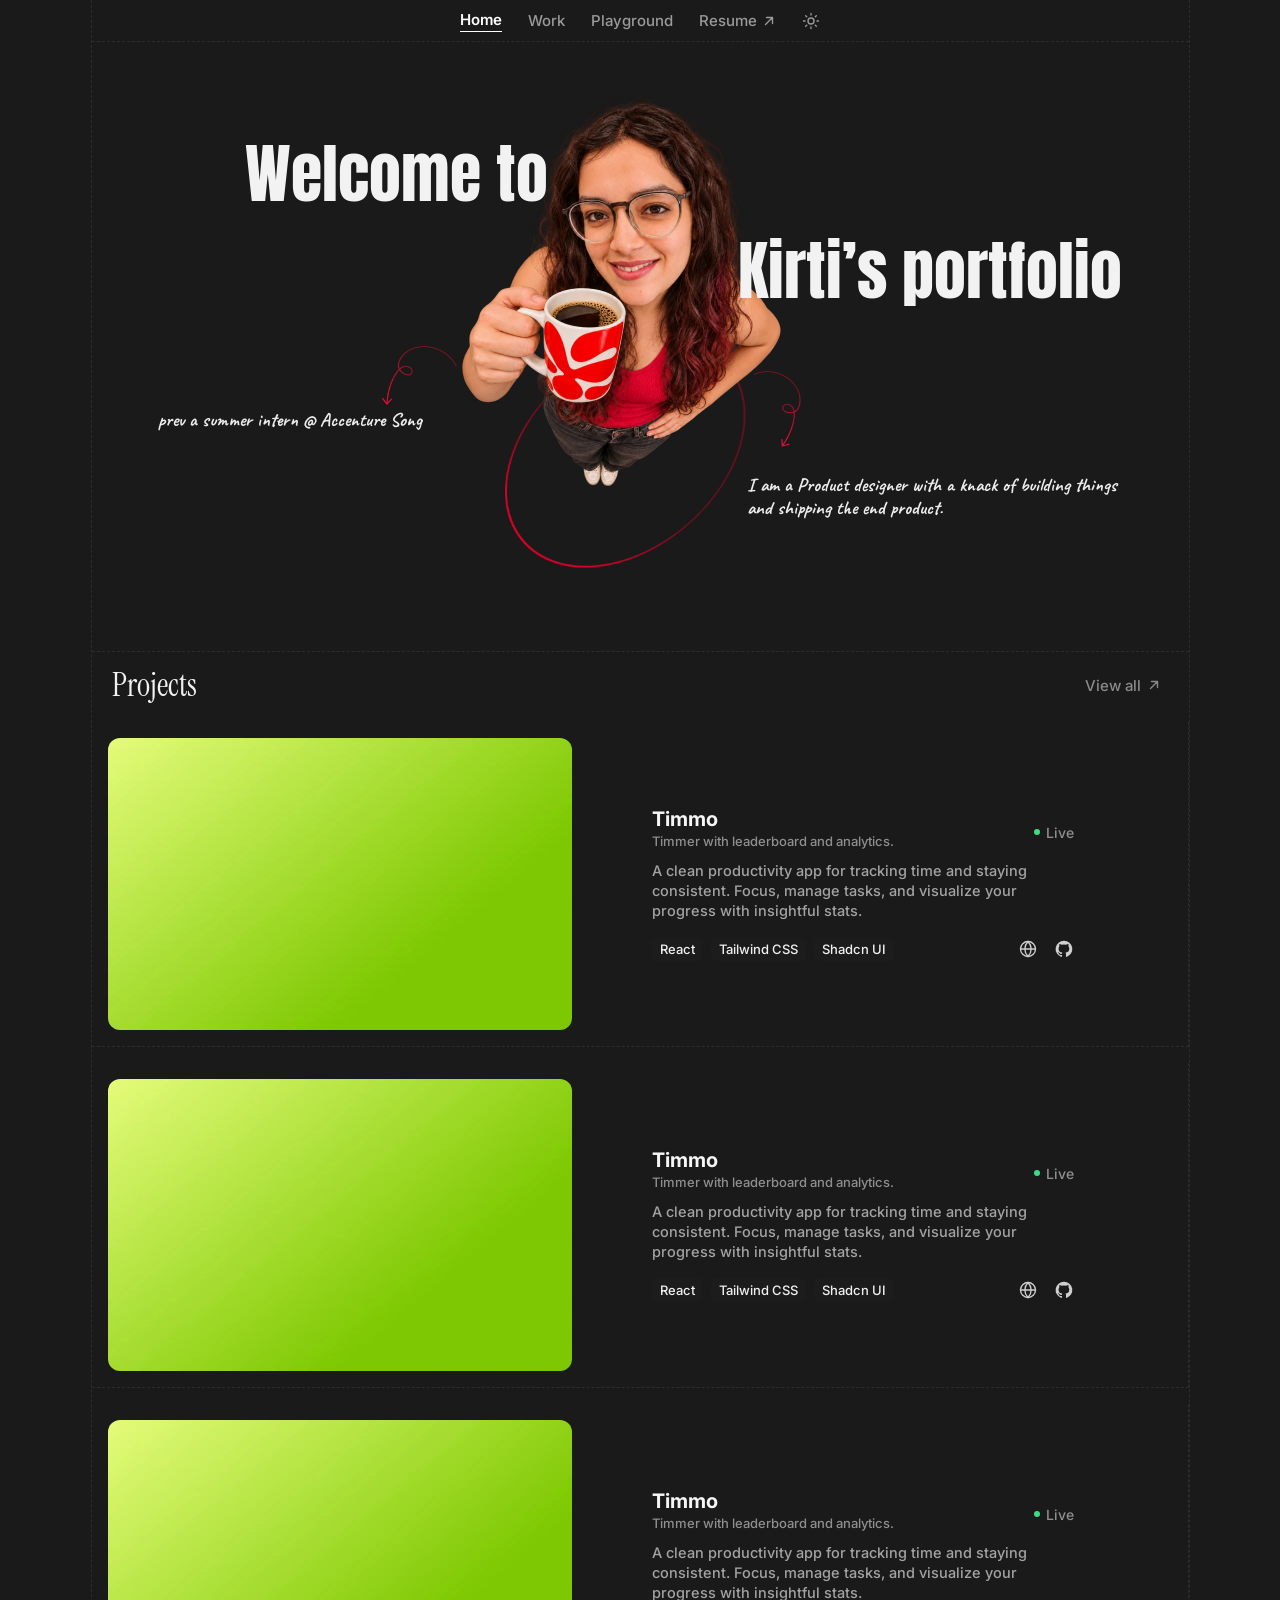
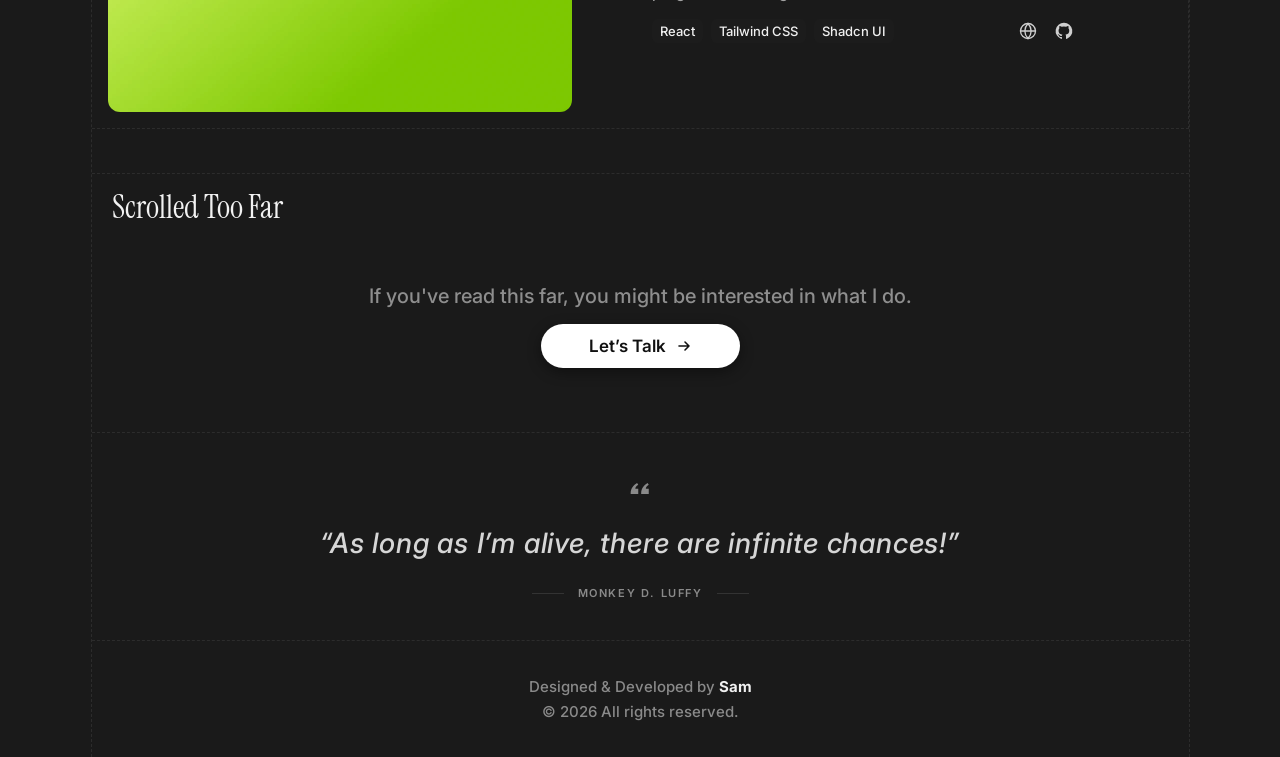
==== index.html @ 809e00fb "Add portfolio home page from Figma design Co-Authored-By: Claude Sonnet 5.5 <noreply@anthropic.com> " ====
<!DOCTYPE html>
<html lang="en">
<head>
  <meta charset="UTF-8" />
  <meta name="viewport" content="width=device-width, initial-scale=1" />
  <title>Kirti's Portfolio</title>
  <link rel="preconnect" href="https://fonts.googleapis.com" />
  <link rel="preconnect" href="https://fonts.gstatic.com" crossorigin />
  <link href="https://fonts.googleapis.com/css2?family=Inter:ital,wght@0,500;0,600;0,700;1,500&family=Instrument+Serif&family=Caveat:wght@700&family=Anton&display=swap" rel="stylesheet" />
  <link rel="stylesheet" href="styles.css" />
</head>
<body>
  <div class="column">
    <nav class="nav">
      <div class="nav-links">
        <a href="#" class="active">Home</a>
        <a href="#projects">Work</a>
        <a href="#">Playground</a>
        <a href="#" class="more">Resume
          <svg width="14" height="14" viewBox="0 0 14 14" fill="none" stroke="currentColor" stroke-width="1.4" stroke-linecap="round" stroke-linejoin="round"><path d="M3.5 10.5l7-7M4.5 3.5h6v6"/></svg>
        </a>
        <button class="theme" aria-label="Toggle theme">
          <svg width="18" height="18" viewBox="0 0 24 24" fill="none" stroke="currentColor" stroke-width="1.8" stroke-linecap="round"><circle cx="12" cy="12" r="4"/><path d="M12 2v2M12 20v2M2 12h2M20 12h2M4.9 4.9l1.4 1.4M17.7 17.7l1.4 1.4M4.9 19.1l1.4-1.4M17.7 6.3l1.4-1.4"/></svg>
        </button>
      </div>
    </nav>

    <header class="hero">
      <img class="ellipse" src="assets/ellipse.png" alt="" />
      <img class="photo" src="assets/kirti.webp" alt="Kirti holding a coffee mug" />
      <h1 class="welcome">Welcome to</h1>
      <h1 class="name">Kirti’s portfolio</h1>
      <p class="hand note-left">prev a summer intern @ Accenture Song</p>
      <p class="hand note-right">I am a Product designer with a knack of building things and shipping the end product.</p>
      <img class="arrow arrow-left" src="assets/arrow-left.png" alt="" />
      <img class="arrow arrow-right" src="assets/arrow-right.png" alt="" />
    </header>

    <section class="projects" id="projects">
      <div class="section-head">
        <h2>Projects</h2>
        <a href="#" class="view-all">View all
          <svg width="14" height="14" viewBox="0 0 14 14" fill="none" stroke="currentColor" stroke-width="1.4" stroke-linecap="round" stroke-linejoin="round"><path d="M3.5 10.5l7-7M4.5 3.5h6v6"/></svg>
        </a>
      </div>
      <div id="project-list"></div>
    </section>

    <section class="cta">
      <h2>Scrolled Too Far</h2>
      <div class="cta-body">
        <p>If you've read this far, you might be interested in what I do.</p>
        <a href="#" class="btn">Let’s Talk
          <svg width="16" height="16" viewBox="0 0 16 16" fill="none" stroke="currentColor" stroke-width="1.6" stroke-linecap="round" stroke-linejoin="round"><path d="M3 8h10M9 4l4 4-4 4"/></svg>
        </a>
      </div>
    </section>

    <section class="quote">
      <svg width="28" height="28" viewBox="0 0 24 24" fill="#8a8a8a"><path d="M4 17.5c0-3.8 1.9-7 5.5-9l1 1.5C8.700 11.100 8 12.300 8 13.500H10.500V18H4v-.5zm9 0c0-3.800 1.900-7 5.500-9l1 1.500C17.700 11.100 17 12.300 17 13.500h2.500V18H13v-.5z"/></svg>
      <p>“As long as I’m alive, there are infinite chances!”</p>
      <div class="author"><span></span>MONKEY D. LUFFY<span></span></div>
    </section>

    <footer class="footer">
      <p>Designed &amp; Developed by <strong>Sam</strong></p>
      <p>© 2026 All rights reserved.</p>
    </footer>
  </div>
  <script src="main.js"></script>
</body>
</html>
---- styles.css ----
* { box-sizing: border-box; margin: 0; padding: 0; }
body { background: #1a1a1a; color: #f2f2f2; font-family: 'Inter', sans-serif; min-height: 100vh; }
a { color: inherit; text-decoration: none; }
.column { position: relative; width: 1099px; max-width: 100%; margin: 0 auto; border-left: 1px dashed #2c2c2c; border-right: 1px dashed #2c2c2c; background: #1a1a1a; overflow: hidden; }

.nav { height: 42px; display: flex; align-items: center; justify-content: center; border-bottom: 1px dashed #2c2c2c; }
.nav-links { display: flex; align-items: center; gap: 26px; font-size: 15px; font-weight: 500; color: #9a9a9a; }
.nav-links a { display: inline-flex; align-items: center; gap: 5px; }
.nav-links a.active { color: #fff; font-weight: 600; border-bottom: 1px solid #fff; padding-bottom: 2px; }
.theme { background: none; border: 0; color: #9a9a9a; display: flex; cursor: pointer; }

.hero { position: relative; height: 609px; }
.hero > * { position: absolute; }
.photo { left: 354px; top: 53px; width: 344px; height: 396px; object-fit: cover; }
.ellipse { left: 413px; top: 311px; width: 241px; height: 215px; }
.welcome, .name { font-family: Impact, 'Anton', sans-serif; font-weight: 400; font-size: 64px; color: #f2f2f2; white-space: nowrap; }
.welcome { left: 153px; top: 84px; }
.name { left: 646px; top: 181px; }
.hand { font-family: 'Caveat', cursive; font-weight: 700; font-size: 19px; line-height: 23px; color: #ececec; }
.note-left { left: 65px; top: 367px; width: 265px; text-align: right; }
.note-right { left: 655px; top: 432px; width: 391px; }
.arrow-left { left: 290px; top: 304px; width: 75px; }
.arrow-right { left: 662px; top: 329px; height: 76px; }

.projects { border-top: 1px dashed #2c2c2c; padding: 12px 0 24px; }
.section-head { display: flex; justify-content: space-between; align-items: center; padding: 0 28px 0 20px; margin-bottom: 16px; }
h2 { font-family: 'Instrument Serif', serif; font-weight: 400; font-size: 32px; color: #f2f2f2; }
.view-all { display: flex; align-items: center; gap: 6px; font-size: 15px; font-weight: 500; color: #8a8a8a; }

.card { display: flex; align-items: center; gap: 80px; padding: 16px; margin-bottom: 16px; border-bottom: 1px dashed #2c2c2c; border-right: 1px dashed #2c2c2c; }
.card-img { flex: none; width: 464px; height: 292px; border-radius: 12px; background: url('assets/project-placeholder.webp') center/cover, linear-gradient(140deg, #e4fb7a 0%, #7cc800 71%); }
.card-body { width: 422px; display: flex; flex-direction: column; gap: 12px; }
.title-row { display: flex; justify-content: space-between; }
.card h3 { font-size: 20px; font-weight: 700; color: #f5f5f5; }
.sub { font-size: 13px; font-weight: 500; color: #8f8f8f; margin-top: 2px; }
.live { display: flex; align-items: center; gap: 6px; padding-top: 8px; font-size: 14px; font-weight: 500; color: #8f8f8f; }
.live i { width: 6px; height: 6px; border-radius: 50%; background: #3ddc84; }
.desc { font-size: 14.5px; line-height: 20px; font-weight: 500; color: #a3a3a3; }
.card-foot { display: flex; justify-content: space-between; align-items: center; padding-top: 4px; }
.tags { display: flex; gap: 8px; }
.tags span { background: #1c1c1c; border-radius: 6px; padding: 4px 8px; font-size: 13px; font-weight: 500; color: #f0f0f0; }
.links { display: flex; gap: 16px; color: #cfcfcf; }
.links a { display: flex; }

.cta { border-top: 1px dashed #2c2c2c; padding: 12px 20px 24px; margin-top: 4px; }
.cta-body { display: flex; flex-direction: column; align-items: center; gap: 16px; padding: 56px 0 40px; }
.cta-body p { font-size: 20px; font-weight: 500; color: #8e8e8e; }
.btn { display: inline-flex; align-items: center; gap: 10px; background: #fff; color: #111; font-weight: 600; font-size: 17px; padding: 12px 48px; border-radius: 100px; box-shadow: 0 4px 14px rgba(0,0,0,.4); transition: transform .15s; }
.btn:hover { transform: translateY(-2px); }

.quote { border-top: 1px dashed #2c2c2c; padding: 40px 120px; display: flex; flex-direction: column; align-items: center; gap: 18px; text-align: center; }
.quote p { font-size: 28px; font-weight: 500; font-style: italic; line-height: 49px; letter-spacing: .8px; color: #d6d6d6; }
.author { display: flex; align-items: center; gap: 14px; font-size: 11px; font-weight: 600; letter-spacing: 1.6px; color: #8a8a8a; }
.author span { width: 32px; height: 1px; background: #333; }

.footer { border-top: 1px dashed #2c2c2c; padding: 36px 0; display: flex; flex-direction: column; align-items: center; gap: 6px; font-size: 15px; font-weight: 500; color: #8a8a8a; }
.footer strong { color: #f0f0f0; font-weight: 700; }

@media (max-width: 1100px) {
  .hero { transform-origin: top left; }
  .card { flex-direction: column; gap: 24px; }
  .card-img, .card-body { width: 100%; max-width: 464px; }
}
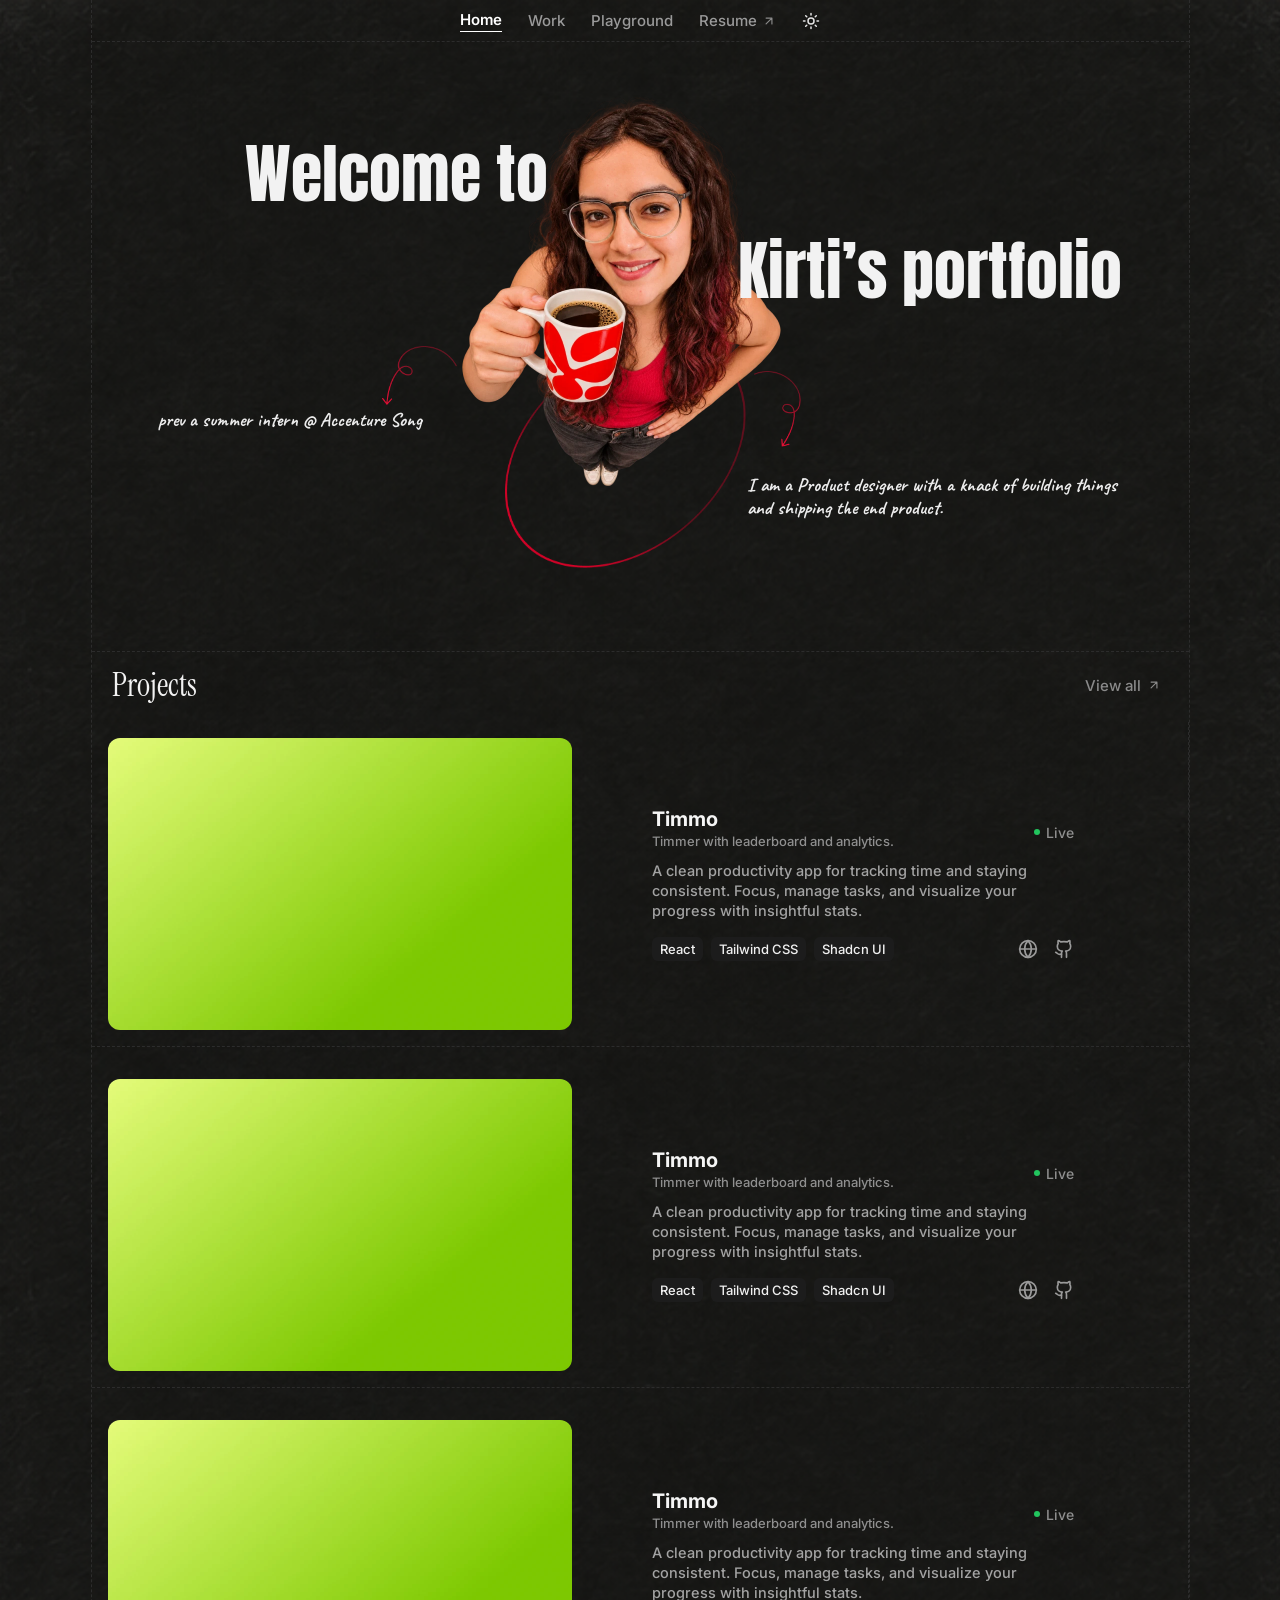
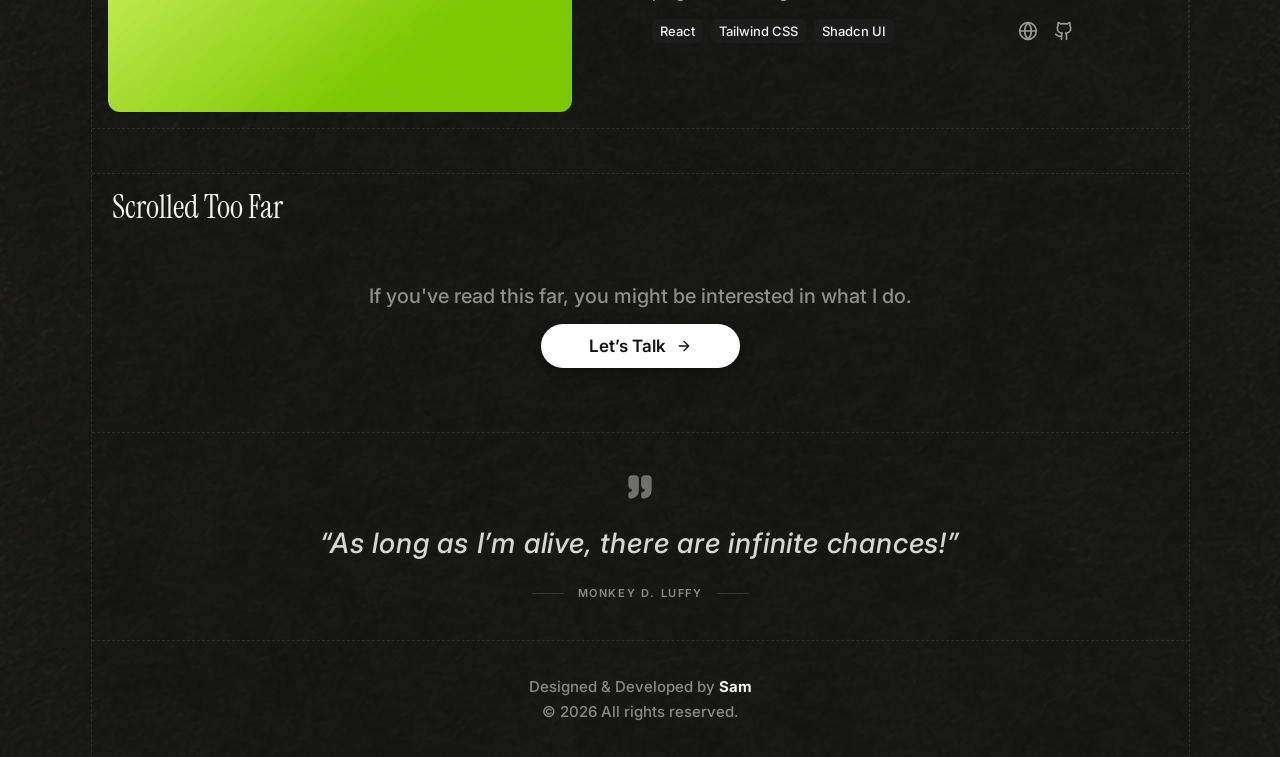
==== commit f72188ea: "Use exact Figma icons and background texture Co-Authored-By: Claude Sonnet 5.5 <noreply@anthropic.co" ====
--- a/index.html
+++ b/index.html
@@ -17,10 +17,10 @@
         <a href="#projects">Work</a>
         <a href="#">Playground</a>
         <a href="#" class="more">Resume
-          <svg width="14" height="14" viewBox="0 0 14 14" fill="none" stroke="currentColor" stroke-width="1.4" stroke-linecap="round" stroke-linejoin="round"><path d="M3.5 10.5l7-7M4.5 3.5h6v6"/></svg>
+          <img src="assets/arrow.svg" width="14" height="14" alt="" />
         </a>
         <button class="theme" aria-label="Toggle theme">
-          <svg width="18" height="18" viewBox="0 0 24 24" fill="none" stroke="currentColor" stroke-width="1.8" stroke-linecap="round"><circle cx="12" cy="12" r="4"/><path d="M12 2v2M12 20v2M2 12h2M20 12h2M4.9 4.9l1.4 1.4M17.7 17.7l1.4 1.4M4.9 19.1l1.4-1.4M17.7 6.3l1.4-1.4"/></svg>
+          <img src="assets/theme-sun.svg" width="18" height="18" alt="" />
         </button>
       </div>
     </nav>
@@ -40,7 +40,7 @@
       <div class="section-head">
         <h2>Projects</h2>
         <a href="#" class="view-all">View all
-          <svg width="14" height="14" viewBox="0 0 14 14" fill="none" stroke="currentColor" stroke-width="1.4" stroke-linecap="round" stroke-linejoin="round"><path d="M3.5 10.5l7-7M4.5 3.5h6v6"/></svg>
+          <img src="assets/arrow.svg" width="14" height="14" alt="" />
         </a>
       </div>
       <div id="project-list"></div>
@@ -51,13 +51,13 @@
       <div class="cta-body">
         <p>If you've read this far, you might be interested in what I do.</p>
         <a href="#" class="btn">Let’s Talk
-          <svg width="16" height="16" viewBox="0 0 16 16" fill="none" stroke="currentColor" stroke-width="1.6" stroke-linecap="round" stroke-linejoin="round"><path d="M3 8h10M9 4l4 4-4 4"/></svg>
+          <img src="assets/arrow-cta.svg" width="16" height="16" alt="" />
         </a>
       </div>
     </section>
 
     <section class="quote">
-      <svg width="28" height="28" viewBox="0 0 24 24" fill="#8a8a8a"><path d="M4 17.5c0-3.8 1.9-7 5.5-9l1 1.5C8.700 11.100 8 12.300 8 13.500H10.500V18H4v-.5zm9 0c0-3.800 1.900-7 5.500-9l1 1.500C17.700 11.100 17 12.300 17 13.500h2.500V18H13v-.5z"/></svg>
+      <img src="assets/quote-icon.svg" width="28" height="28" alt="" />
       <p>“As long as I’m alive, there are infinite chances!”</p>
       <div class="author"><span></span>MONKEY D. LUFFY<span></span></div>
     </section>
--- a/styles.css
+++ b/styles.css
@@ -1,7 +1,7 @@
 * { box-sizing: border-box; margin: 0; padding: 0; }
-body { background: #1a1a1a; color: #f2f2f2; font-family: 'Inter', sans-serif; min-height: 100vh; }
+body { background: #1a1a1a url('assets/background.png') center top / 1440px auto repeat-y; color: #f2f2f2; font-family: 'Inter', sans-serif; min-height: 100vh; }
 a { color: inherit; text-decoration: none; }
-.column { position: relative; width: 1099px; max-width: 100%; margin: 0 auto; border-left: 1px dashed #2c2c2c; border-right: 1px dashed #2c2c2c; background: #1a1a1a; overflow: hidden; }
+.column { position: relative; width: 1099px; max-width: 100%; margin: 0 auto; border-left: 1px dashed #2c2c2c; border-right: 1px dashed #2c2c2c; background: transparent; overflow: hidden; }
 
 .nav { height: 42px; display: flex; align-items: center; justify-content: center; border-bottom: 1px dashed #2c2c2c; }
 .nav-links { display: flex; align-items: center; gap: 26px; font-size: 15px; font-weight: 500; color: #9a9a9a; }
@@ -34,12 +34,11 @@
 .card h3 { font-size: 20px; font-weight: 700; color: #f5f5f5; }
 .sub { font-size: 13px; font-weight: 500; color: #8f8f8f; margin-top: 2px; }
 .live { display: flex; align-items: center; gap: 6px; padding-top: 8px; font-size: 14px; font-weight: 500; color: #8f8f8f; }
-.live i { width: 6px; height: 6px; border-radius: 50%; background: #3ddc84; }
 .desc { font-size: 14.5px; line-height: 20px; font-weight: 500; color: #a3a3a3; }
 .card-foot { display: flex; justify-content: space-between; align-items: center; padding-top: 4px; }
 .tags { display: flex; gap: 8px; }
 .tags span { background: #1c1c1c; border-radius: 6px; padding: 4px 8px; font-size: 13px; font-weight: 500; color: #f0f0f0; }
-.links { display: flex; gap: 16px; color: #cfcfcf; }
+.links { display: flex; gap: 16px; }
 .links a { display: flex; }
 
 .cta { border-top: 1px dashed #2c2c2c; padding: 12px 20px 24px; margin-top: 4px; }
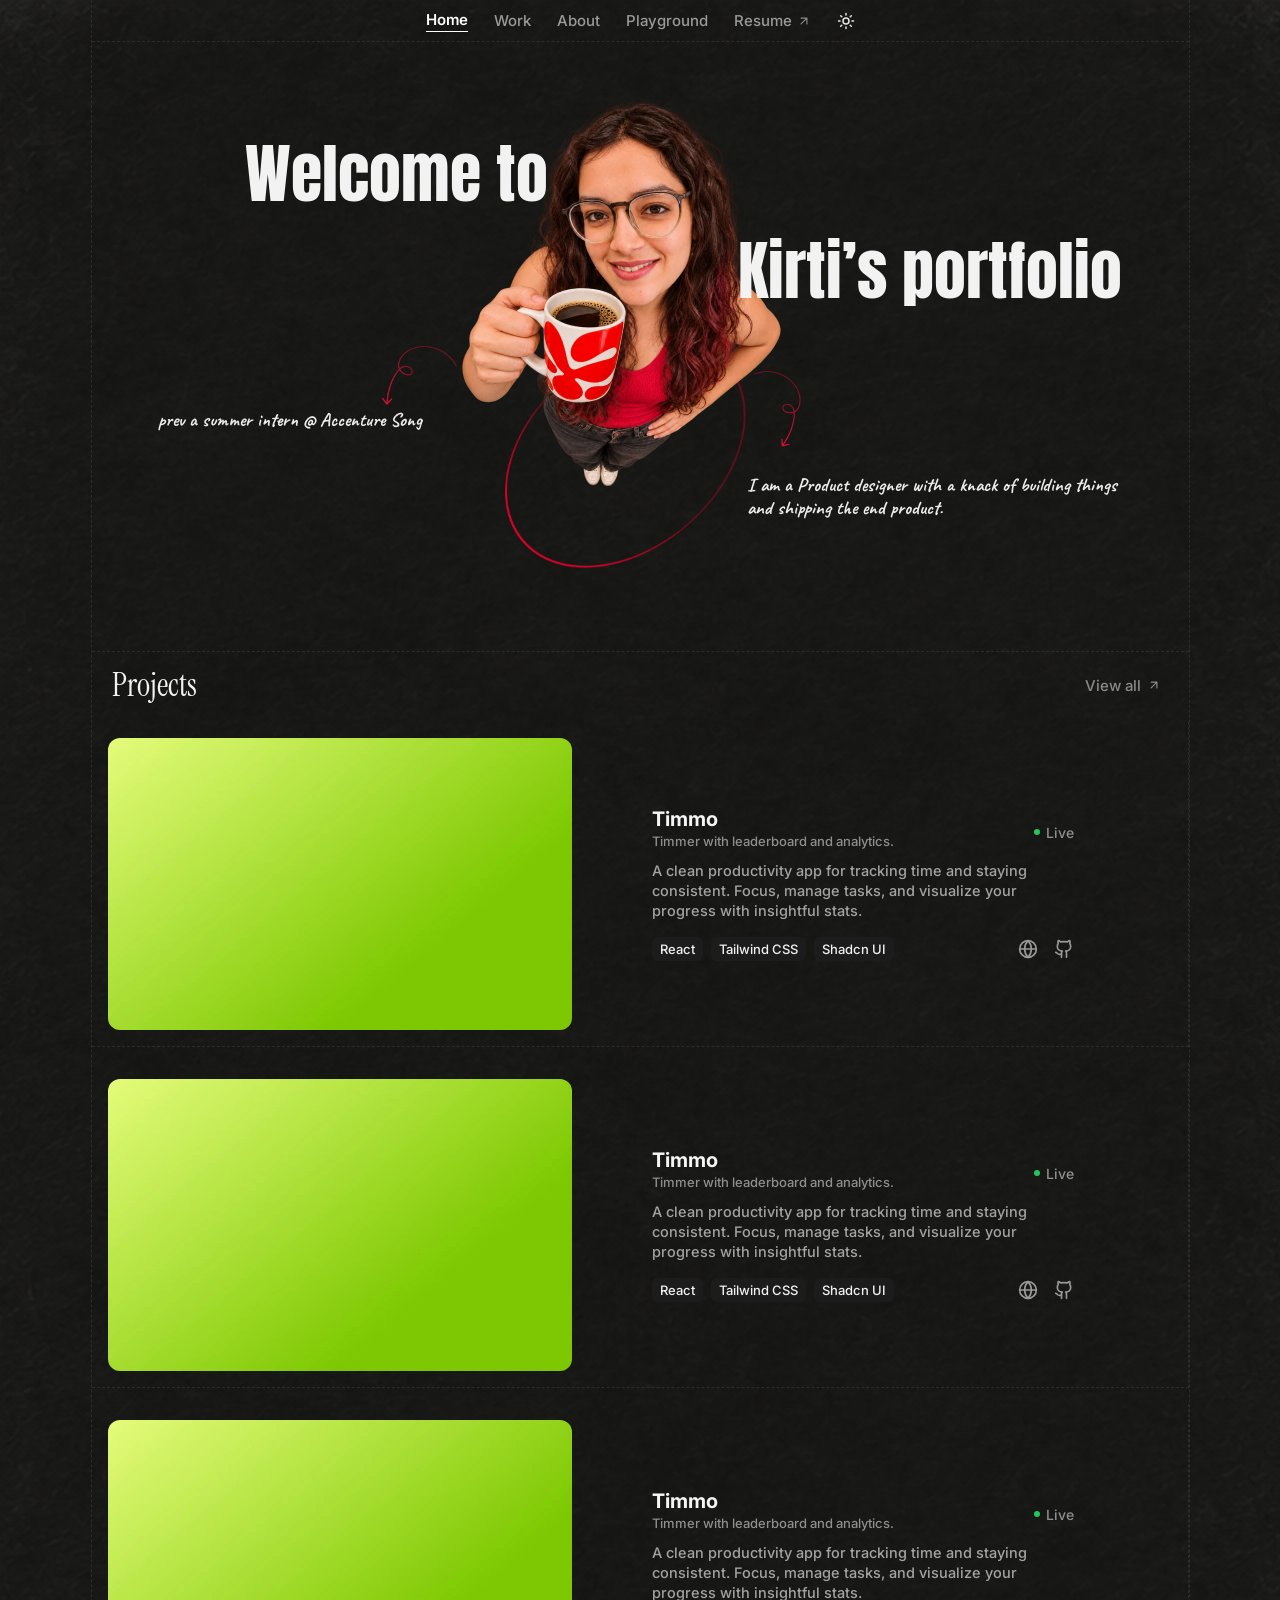
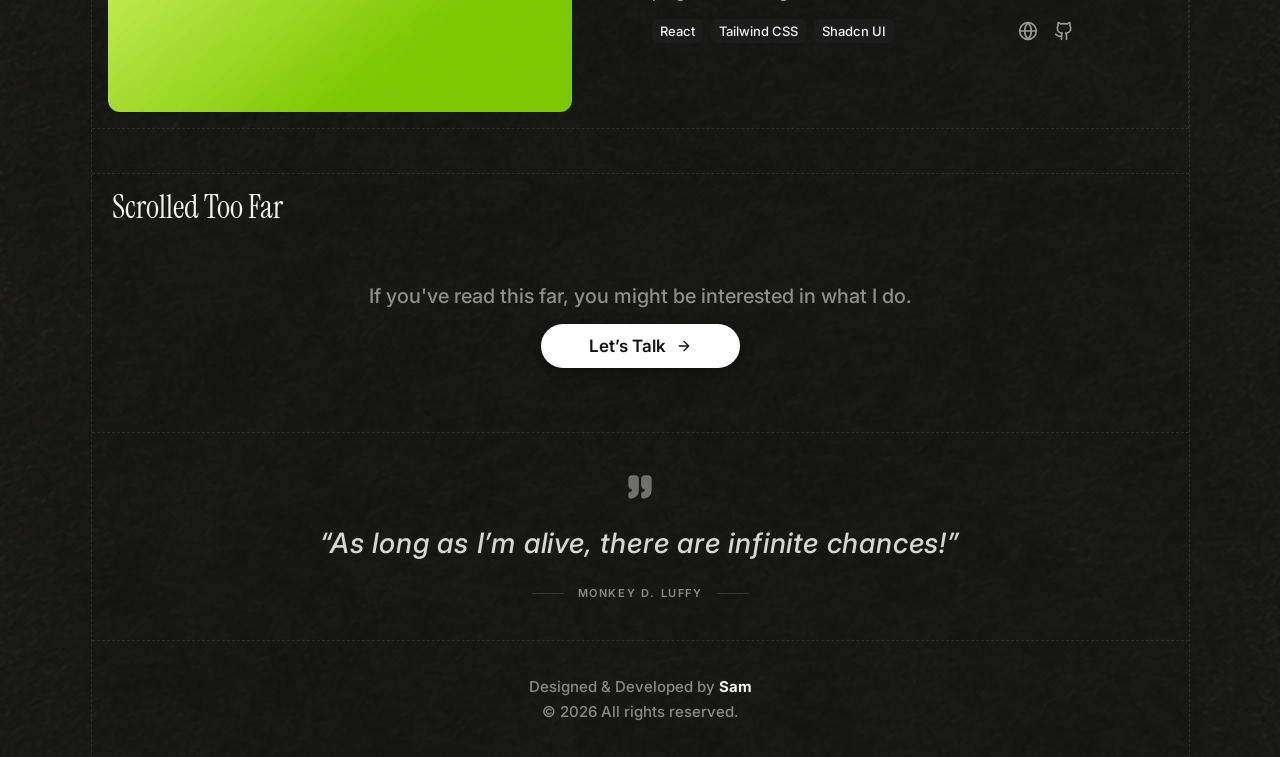
==== commit 9269fba7: "Add About link to nav Co-Authored-By: Claude Sonnet 5.5 <noreply@anthropic.com> Claude-Session: http" ====
--- a/index.html
+++ b/index.html
@@ -15,6 +15,7 @@
       <div class="nav-links">
         <a href="#" class="active">Home</a>
         <a href="#projects">Work</a>
+        <a href="#about">About</a>
         <a href="#">Playground</a>
         <a href="#" class="more">Resume
           <img src="assets/arrow.svg" width="14" height="14" alt="" />
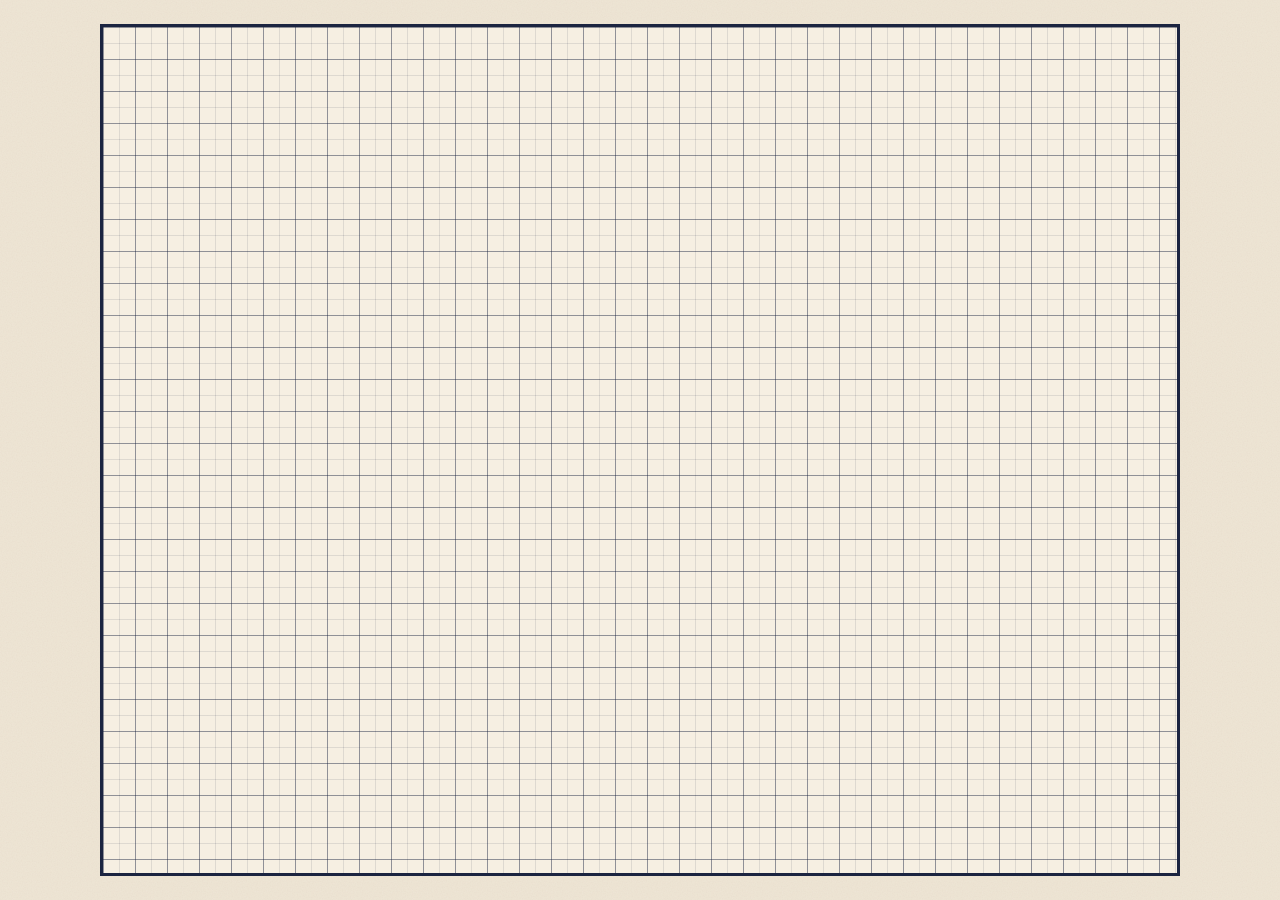
==== commit 4c5dc5fe: "Keep only graph-paper background, wider sheet, lighter grid Co-Authored-By: Claude Sonnet 5.5 <norep" ====
--- a/index.html
+++ b/index.html
@@ -4,70 +4,9 @@
   <meta charset="UTF-8" />
   <meta name="viewport" content="width=device-width, initial-scale=1" />
   <title>Kirti's Portfolio</title>
-  <link rel="preconnect" href="https://fonts.googleapis.com" />
-  <link rel="preconnect" href="https://fonts.gstatic.com" crossorigin />
-  <link href="https://fonts.googleapis.com/css2?family=Inter:ital,wght@0,500;0,600;0,700;1,500&family=Instrument+Serif&family=Caveat:wght@700&family=Anton&display=swap" rel="stylesheet" />
   <link rel="stylesheet" href="styles.css" />
 </head>
 <body>
-  <div class="column">
-    <nav class="nav">
-      <div class="nav-links">
-        <a href="#" class="active">Home</a>
-        <a href="#projects">Work</a>
-        <a href="#about">About</a>
-        <a href="#">Playground</a>
-        <a href="#" class="more">Resume
-          <img src="assets/arrow.svg" width="14" height="14" alt="" />
-        </a>
-        <button class="theme" aria-label="Toggle theme">
-          <img src="assets/theme-sun.svg" width="18" height="18" alt="" />
-        </button>
-      </div>
-    </nav>
-
-    <header class="hero">
-      <img class="ellipse" src="assets/ellipse.png" alt="" />
-      <img class="photo" src="assets/kirti.webp" alt="Kirti holding a coffee mug" />
-      <h1 class="welcome">Welcome to</h1>
-      <h1 class="name">Kirti’s portfolio</h1>
-      <p class="hand note-left">prev a summer intern @ Accenture Song</p>
-      <p class="hand note-right">I am a Product designer with a knack of building things and shipping the end product.</p>
-      <img class="arrow arrow-left" src="assets/arrow-left.png" alt="" />
-      <img class="arrow arrow-right" src="assets/arrow-right.png" alt="" />
-    </header>
-
-    <section class="projects" id="projects">
-      <div class="section-head">
-        <h2>Projects</h2>
-        <a href="#" class="view-all">View all
-          <img src="assets/arrow.svg" width="14" height="14" alt="" />
-        </a>
-      </div>
-      <div id="project-list"></div>
-    </section>
-
-    <section class="cta">
-      <h2>Scrolled Too Far</h2>
-      <div class="cta-body">
-        <p>If you've read this far, you might be interested in what I do.</p>
-        <a href="#" class="btn">Let’s Talk
-          <img src="assets/arrow-cta.svg" width="16" height="16" alt="" />
-        </a>
-      </div>
-    </section>
-
-    <section class="quote">
-      <img src="assets/quote-icon.svg" width="28" height="28" alt="" />
-      <p>“As long as I’m alive, there are infinite chances!”</p>
-      <div class="author"><span></span>MONKEY D. LUFFY<span></span></div>
-    </section>
-
-    <footer class="footer">
-      <p>Designed &amp; Developed by <strong>Sam</strong></p>
-      <p>© 2026 All rights reserved.</p>
-    </footer>
-  </div>
-  <script src="main.js"></script>
+  <div class="paper"></div>
 </body>
 </html>
--- a/styles.css
+++ b/styles.css
@@ -1,62 +1,25 @@
 * { box-sizing: border-box; margin: 0; padding: 0; }
-body { background: #1a1a1a url('assets/background.png') center top / 1440px auto repeat-y; color: #f2f2f2; font-family: 'Inter', sans-serif; min-height: 100vh; }
-a { color: inherit; text-decoration: none; }
-.column { position: relative; width: 1099px; max-width: 100%; margin: 0 auto; border-left: 1px dashed #2c2c2c; border-right: 1px dashed #2c2c2c; background: transparent; overflow: hidden; }
 
-.nav { height: 42px; display: flex; align-items: center; justify-content: center; border-bottom: 1px dashed #2c2c2c; }
-.nav-links { display: flex; align-items: center; gap: 26px; font-size: 15px; font-weight: 500; color: #9a9a9a; }
-.nav-links a { display: inline-flex; align-items: center; gap: 5px; }
-.nav-links a.active { color: #fff; font-weight: 600; border-bottom: 1px solid #fff; padding-bottom: 2px; }
-.theme { background: none; border: 0; color: #9a9a9a; display: flex; cursor: pointer; }
+body {
+  min-height: 100vh;
+  padding: 24px 100px;
+  background: #efe6d6 url("data:image/svg+xml;utf8,<svg xmlns='http://www.w3.org/2000/svg' width='200' height='200'><filter id='n'><feTurbulence type='fractalNoise' baseFrequency='.8' numOctaves='2'/><feColorMatrix values='0 0 0 0 .3  0 0 0 0 .25  0 0 0 0 .15  0 0 0 .07 0'/></filter><rect width='100%' height='100%' filter='url(%23n)'/></svg>");
+}
 
-.hero { position: relative; height: 609px; }
-.hero > * { position: absolute; }
-.photo { left: 354px; top: 53px; width: 344px; height: 396px; object-fit: cover; }
-.ellipse { left: 413px; top: 311px; width: 241px; height: 215px; }
-.welcome, .name { font-family: Impact, 'Anton', sans-serif; font-weight: 400; font-size: 64px; color: #f2f2f2; white-space: nowrap; }
-.welcome { left: 153px; top: 84px; }
-.name { left: 646px; top: 181px; }
-.hand { font-family: 'Caveat', cursive; font-weight: 700; font-size: 19px; line-height: 23px; color: #ececec; }
-.note-left { left: 65px; top: 367px; width: 265px; text-align: right; }
-.note-right { left: 655px; top: 432px; width: 391px; }
-.arrow-left { left: 290px; top: 304px; width: 75px; }
-.arrow-right { left: 662px; top: 329px; height: 76px; }
+/* graph-paper sheet: ~100px side margins, lighter grid lines */
+.paper {
+  min-height: calc(100vh - 48px);
+  border: 3px solid #1b2440;
+  background-color: #f6efe2;
+  background-image:
+    linear-gradient(rgba(27,36,64,.4) 1.5px, transparent 1.5px),
+    linear-gradient(90deg, rgba(27,36,64,.4) 1.5px, transparent 1.5px),
+    linear-gradient(rgba(27,36,64,.11) 1px, transparent 1px),
+    linear-gradient(90deg, rgba(27,36,64,.11) 1px, transparent 1px);
+  background-size: 32px 32px, 32px 32px, 16px 16px, 16px 16px;
+}
 
-.projects { border-top: 1px dashed #2c2c2c; padding: 12px 0 24px; }
-.section-head { display: flex; justify-content: space-between; align-items: center; padding: 0 28px 0 20px; margin-bottom: 16px; }
-h2 { font-family: 'Instrument Serif', serif; font-weight: 400; font-size: 32px; color: #f2f2f2; }
-.view-all { display: flex; align-items: center; gap: 6px; font-size: 15px; font-weight: 500; color: #8a8a8a; }
-
-.card { display: flex; align-items: center; gap: 80px; padding: 16px; margin-bottom: 16px; border-bottom: 1px dashed #2c2c2c; border-right: 1px dashed #2c2c2c; }
-.card-img { flex: none; width: 464px; height: 292px; border-radius: 12px; background: url('assets/project-placeholder.webp') center/cover, linear-gradient(140deg, #e4fb7a 0%, #7cc800 71%); }
-.card-body { width: 422px; display: flex; flex-direction: column; gap: 12px; }
-.title-row { display: flex; justify-content: space-between; }
-.card h3 { font-size: 20px; font-weight: 700; color: #f5f5f5; }
-.sub { font-size: 13px; font-weight: 500; color: #8f8f8f; margin-top: 2px; }
-.live { display: flex; align-items: center; gap: 6px; padding-top: 8px; font-size: 14px; font-weight: 500; color: #8f8f8f; }
-.desc { font-size: 14.5px; line-height: 20px; font-weight: 500; color: #a3a3a3; }
-.card-foot { display: flex; justify-content: space-between; align-items: center; padding-top: 4px; }
-.tags { display: flex; gap: 8px; }
-.tags span { background: #1c1c1c; border-radius: 6px; padding: 4px 8px; font-size: 13px; font-weight: 500; color: #f0f0f0; }
-.links { display: flex; gap: 16px; }
-.links a { display: flex; }
-
-.cta { border-top: 1px dashed #2c2c2c; padding: 12px 20px 24px; margin-top: 4px; }
-.cta-body { display: flex; flex-direction: column; align-items: center; gap: 16px; padding: 56px 0 40px; }
-.cta-body p { font-size: 20px; font-weight: 500; color: #8e8e8e; }
-.btn { display: inline-flex; align-items: center; gap: 10px; background: #fff; color: #111; font-weight: 600; font-size: 17px; padding: 12px 48px; border-radius: 100px; box-shadow: 0 4px 14px rgba(0,0,0,.4); transition: transform .15s; }
-.btn:hover { transform: translateY(-2px); }
-
-.quote { border-top: 1px dashed #2c2c2c; padding: 40px 120px; display: flex; flex-direction: column; align-items: center; gap: 18px; text-align: center; }
-.quote p { font-size: 28px; font-weight: 500; font-style: italic; line-height: 49px; letter-spacing: .8px; color: #d6d6d6; }
-.author { display: flex; align-items: center; gap: 14px; font-size: 11px; font-weight: 600; letter-spacing: 1.6px; color: #8a8a8a; }
-.author span { width: 32px; height: 1px; background: #333; }
-
-.footer { border-top: 1px dashed #2c2c2c; padding: 36px 0; display: flex; flex-direction: column; align-items: center; gap: 6px; font-size: 15px; font-weight: 500; color: #8a8a8a; }
-.footer strong { color: #f0f0f0; font-weight: 700; }
-
-@media (max-width: 1100px) {
-  .hero { transform-origin: top left; }
-  .card { flex-direction: column; gap: 24px; }
-  .card-img, .card-body { width: 100%; max-width: 464px; }
+@media (max-width: 700px) {
+  body { padding: 12px 20px; }
+  .paper { min-height: calc(100vh - 24px); }
 }
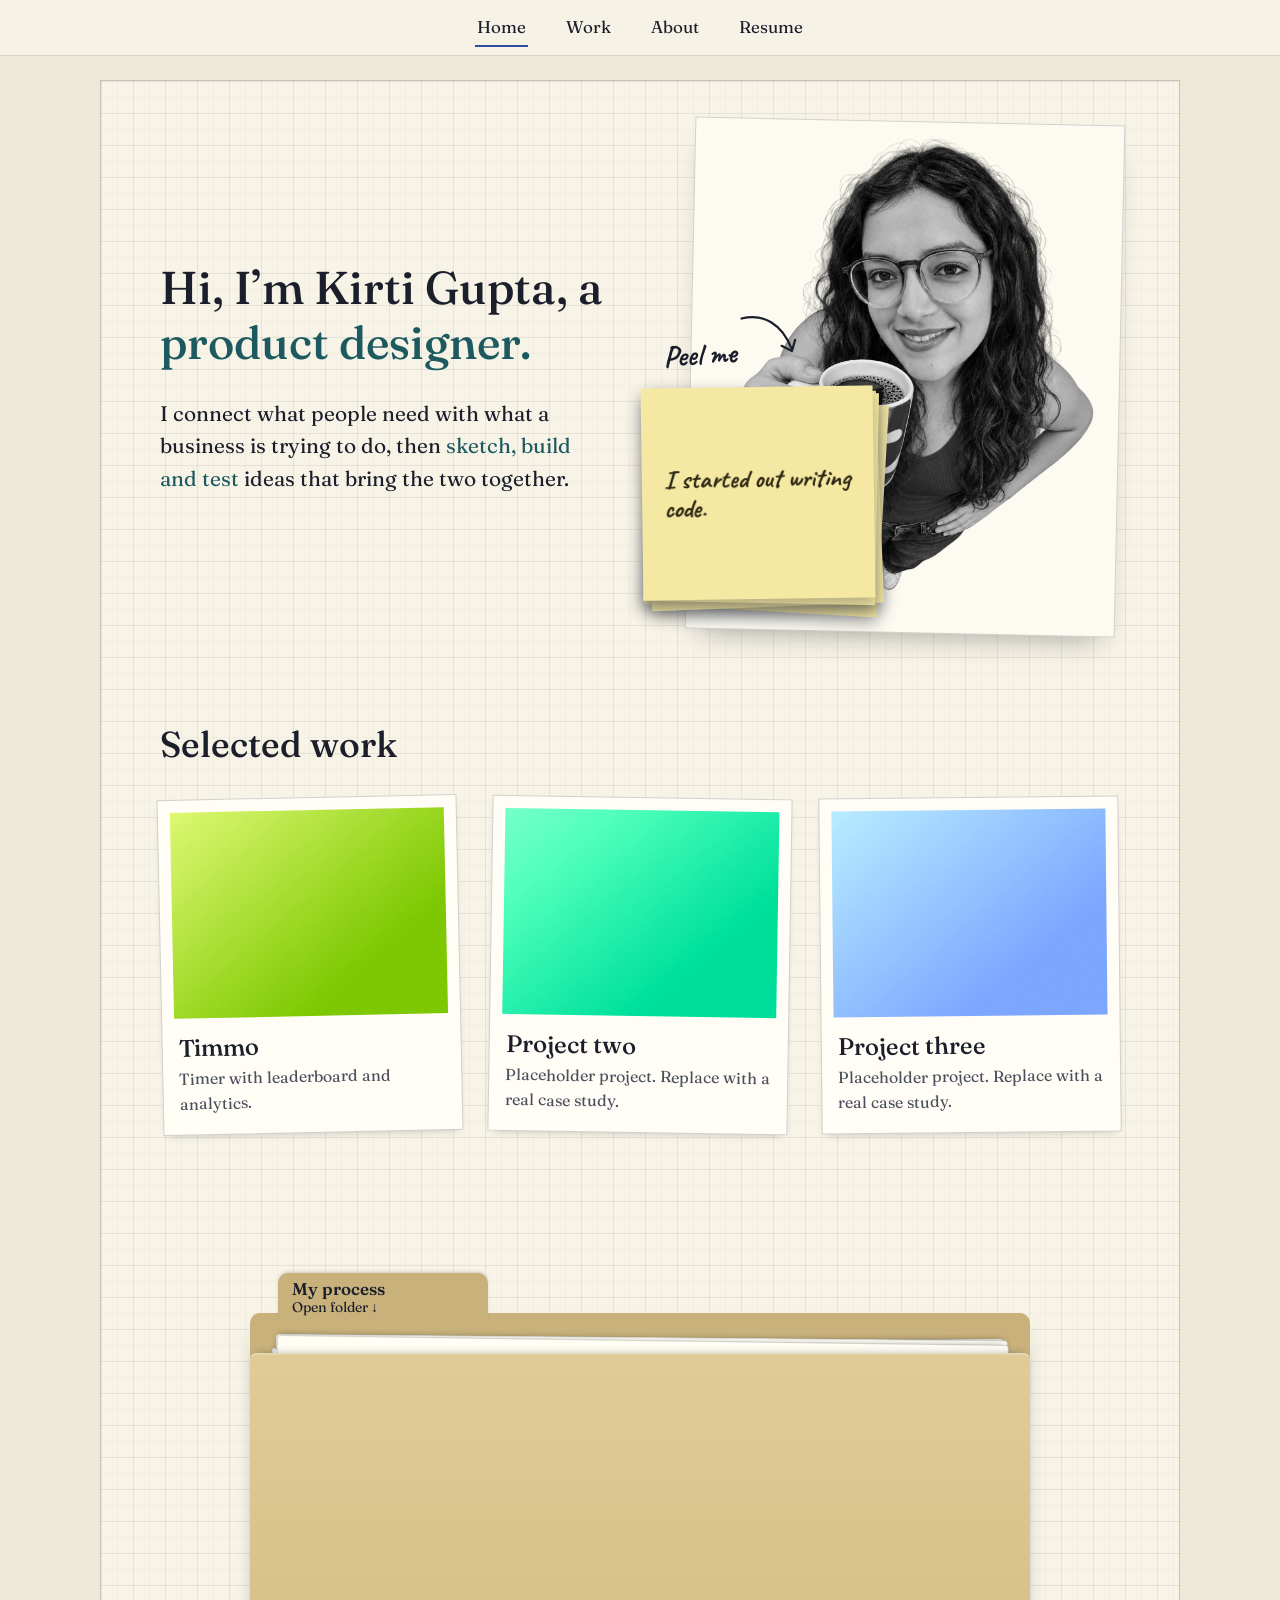
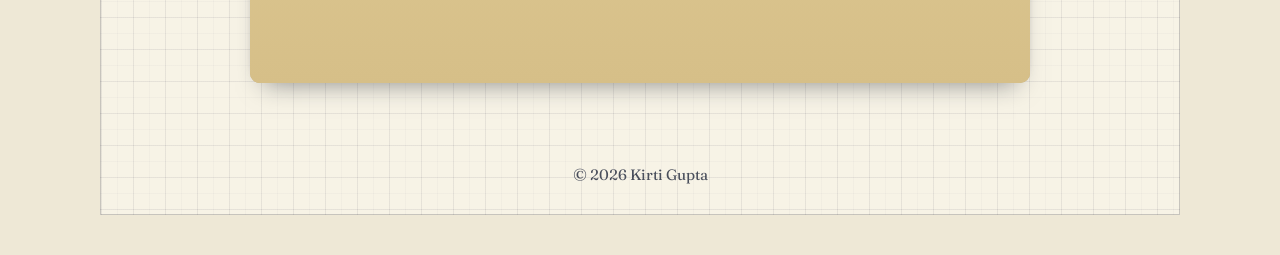
==== commit 20a0dbf1: "Interactive portfolio prototype: peel notes, postcards, process folder, About, case study; lighter g" ====
--- a/index.html
+++ b/index.html
@@ -3,10 +3,99 @@
 <head>
   <meta charset="UTF-8" />
   <meta name="viewport" content="width=device-width, initial-scale=1" />
-  <title>Kirti's Portfolio</title>
+  <link rel="preconnect" href="https://fonts.googleapis.com" />
+  <link rel="preconnect" href="https://fonts.gstatic.com" crossorigin />
+  <link href="https://fonts.googleapis.com/css2?family=Caveat:wght@500;700&family=Fraunces:opsz,wght@9..144,400;9..144,500;9..144,600&display=swap" rel="stylesheet" />
   <link rel="stylesheet" href="styles.css" />
+  <title>Kirti Gupta · Product designer</title>
 </head>
-<body>
-  <div class="paper"></div>
+<body data-page="home">
+  <a class="skip" href="#main">Skip to content</a>
+  <nav class="nav" aria-label="Main">
+    <a href="index.html" data-nav="home">Home</a>
+    <a href="index.html#work" data-nav="work">Work</a>
+    <a href="about.html" data-nav="about">About</a>
+    <a href="#" id="resume-link" target="_blank" rel="noopener">Resume</a>
+  </nav>
+
+  <main class="paper" id="main">
+    <div class="wrap">
+      <section class="hero" id="home" aria-label="Introduction">
+        <div class="hero-copy">
+          <h1>Hi, I’m Kirti Gupta, a <span class="accent">product designer.</span></h1>
+          <p>I connect what people need with what a business is trying to do, then <span class="accent">sketch, build and test</span> ideas that bring the two together.</p>
+        </div>
+
+        <div class="portrait-wrap">
+          <figure class="portrait" id="portrait">
+            <img src="assets/kirti.webp" alt="Portrait of Kirti Gupta smiling and holding a red coffee mug" />
+          </figure>
+
+          <div class="peel-cue" id="peel-cue" aria-hidden="true">
+            <span>Peel me</span>
+            <svg width="70" height="54" viewBox="0 0 70 54" fill="none" stroke="#1b1f2b" stroke-width="2.2" stroke-linecap="round" stroke-linejoin="round"><path d="M4 6C26 2 44 14 52 40"/><path d="M42 36l10 6 4-11"/></svg>
+          </div>
+
+          <div class="note-stack" id="note-stack" role="group" aria-label="Sticky notes about Kirti. Peel each one to read the next.">
+            <button type="button" class="note" aria-label="Note 1 of 4. Peel to read the next."><span class="face"><span>I started out writing code.</span></span></button>
+            <button type="button" class="note"><span class="face"><span>My first internship got me curious about the people who’d use what I built.</span></span></button>
+            <button type="button" class="note"><span class="face"><span>My favourite part now? Taking a problem apart. Half the answer is usually in there.</span></span></button>
+            <button type="button" class="note"><span class="face"><span>I love building things even more when I know who they’ll help and how.</span></span></button>
+          </div>
+          <p class="sr-only" id="peel-status" role="status" aria-live="polite"></p>
+        </div>
+      </section>
+
+      <div id="work" class="work-area">
+        <section class="work" aria-labelledby="work-title">
+          <h2 id="work-title">Selected work</h2>
+          <div class="cards" id="cards"></div>
+        </section>
+
+        <section class="process" aria-labelledby="process-title">
+          <h2 class="sr-only" id="process-title">My process</h2>
+          <div class="folder" id="folder">
+            <div class="folder-back"></div>
+            <div class="sheets" id="sheets">
+              <article class="sheet" id="sheet-0" role="tabpanel" aria-labelledby="tab-0" style="--closed-top:100px;--rot:-.7deg">
+                <h3>Understand the domain</h3>
+                <p>Before I draw anything I learn what already exists, who it serves and what the business is trying to do. I read, use the competing products and talk to the people closest to the work, so I know the landscape before I question it.</p>
+              </article>
+              <article class="sheet" id="sheet-1" role="tabpanel" aria-labelledby="tab-1" style="--closed-top:94px;--rot:.5deg">
+                <h3>Ask and observe</h3>
+                <p>I ask simple questions and then stay quiet. I watch someone use a product and look for where they hesitate, work around something or say one thing and do another. What people do tells me more than what they say.</p>
+              </article>
+              <article class="sheet" id="sheet-2" role="tabpanel" aria-labelledby="tab-2" style="--closed-top:104px;--rot:-.3deg">
+                <h3>Find the gap</h3>
+                <p>I put the observations side by side and look for patterns. Then I decide what is worth changing: the gap between what people need and what the business is aiming for, narrowed down to one thing I can act on.</p>
+              </article>
+              <article class="sheet" id="sheet-3" role="tabpanel" aria-labelledby="tab-3" style="--closed-top:97px;--rot:.8deg">
+                <h3>Sketch, build and test</h3>
+                <p>An idea becomes something someone can try: a sketch, then a prototype, then working code. I put it in front of people, watch what they do with it and take what I learn back into the next round.</p>
+              </article>
+            </div>
+            <div class="folder-front" aria-hidden="true"></div>
+            <div class="sheet-tabs" role="tablist" aria-label="Process steps">
+              <button type="button" role="tab" id="tab-0" aria-controls="sheet-0">Understand the domain</button>
+              <button type="button" role="tab" id="tab-1" aria-controls="sheet-1">Ask and observe</button>
+              <button type="button" role="tab" id="tab-2" aria-controls="sheet-2">Find the gap</button>
+              <button type="button" role="tab" id="tab-3" aria-controls="sheet-3">Sketch, build and test</button>
+            </div>
+            <button type="button" class="folder-tab" id="folder-toggle" aria-expanded="false" aria-controls="sheets">
+              <strong>My process</strong>
+              <span id="folder-cue">Open folder ↓</span>
+            </button>
+          </div>
+        </section>
+      </div>
+
+      <footer class="foot">© 2026 Kirti Gupta</footer>
+    </div>
+  </main>
+
+  <script src="config.js"></script>
+  <script src="projects.js"></script>
+  <script src="nav.js"></script>
+  <script src="home.js"></script>
 </body>
 </html>
--- a/styles.css
+++ b/styles.css
@@ -1,25 +1,174 @@
-* { box-sizing: border-box; margin: 0; padding: 0; }
+:root {
+  --ink: #1b1f2b;
+  --muted: #4a4f5c;
+  --ivory: #f7f3e6;
+  --outer: #eee8d6;
+  --teal: #1d5a60;
+  --ink-blue: #2b4f9e;
+  --manila: #d6bf88;
+  --serif: 'Fraunces', Georgia, 'Times New Roman', serif;
+  --hand: 'Caveat', 'Segoe Script', cursive;
+}
+* { box-sizing: border-box; }
+html { scroll-behavior: smooth; scroll-padding-top: 84px; }
+body { margin: 0; background: var(--outer); color: var(--ink); font-family: var(--serif); font-size: 18px; line-height: 1.55; }
+h1, h2, h3 { font-weight: 500; line-height: 1.2; margin: 0; }
+a { color: inherit; }
+.sr-only { position: absolute; width: 1px; height: 1px; overflow: hidden; clip: rect(0 0 0 0); white-space: nowrap; }
+:focus-visible { outline: 3px solid var(--ink-blue); outline-offset: 4px; }
+.skip { position: absolute; left: 12px; top: -60px; background: var(--ink); color: #fff; padding: 8px 14px; z-index: 200; }
+.skip:focus { top: 8px; }
 
-body {
-  min-height: 100vh;
-  padding: 24px 100px;
-  background: #efe6d6 url("data:image/svg+xml;utf8,<svg xmlns='http://www.w3.org/2000/svg' width='200' height='200'><filter id='n'><feTurbulence type='fractalNoise' baseFrequency='.8' numOctaves='2'/><feColorMatrix values='0 0 0 0 .3  0 0 0 0 .25  0 0 0 0 .15  0 0 0 .07 0'/></filter><rect width='100%' height='100%' filter='url(%23n)'/></svg>");
+/* ---------- Nav ---------- */
+.nav { position: fixed; inset: 0 0 auto 0; z-index: 100; height: 56px; display: flex; justify-content: center; align-items: center; gap: 36px; background: rgba(247,243,230,.94); backdrop-filter: blur(6px); border-bottom: 1px solid rgba(27,31,43,.14); }
+.nav a { position: relative; padding: 6px 2px; font-size: 17px; text-decoration: none; }
+.nav a::after { content: ""; position: absolute; left: 0; right: 0; bottom: 0; height: 1.5px; background: var(--ink-blue); transform: scaleX(0); transition: transform .25s; }
+.nav a[aria-current]::after { transform: scaleX(1); }
+.toast { position: fixed; left: 50%; bottom: 28px; transform: translate(-50%, 20px); background: var(--ink); color: #fff; padding: 10px 18px; border-radius: 8px; font-size: 15px; opacity: 0; pointer-events: none; transition: .25s; z-index: 300; }
+.toast.show { opacity: 1; transform: translate(-50%, 0); }
+
+/* ---------- Grid paper (kept light so content stays readable) ---------- */
+.paper {
+  margin: 80px 100px 40px;
+  border: 1.5px solid rgba(27,31,43,.22);
+  background-color: var(--ivory);
+  background-image:
+    linear-gradient(rgba(27,31,43,.055) 1px, transparent 1px),
+    linear-gradient(90deg, rgba(27,31,43,.055) 1px, transparent 1px),
+    linear-gradient(rgba(27,31,43,.025) 1px, transparent 1px),
+    linear-gradient(90deg, rgba(27,31,43,.025) 1px, transparent 1px);
+  background-size: 32px 32px, 32px 32px, 16px 16px, 16px 16px;
+  min-height: calc(100vh - 120px);
+}
+.wrap { max-width: 1040px; margin: 0 auto; padding: 0 40px; }
+.accent { color: var(--teal); }
+.foot { padding: 40px 0 28px; color: var(--muted); font-size: 15px; text-align: center; }
+
+/* ---------- Hero ---------- */
+.hero { display: grid; grid-template-columns: 1fr 430px; gap: 70px; align-items: center; min-height: 600px; padding: 40px 0 70px; }
+.hero h1 { font-size: 46px; margin-bottom: 26px; max-width: 14em; }
+.hero p { font-size: 21px; max-width: 21em; margin: 0; }
+.portrait-wrap { position: relative; }
+.portrait { margin: 0; background: #fcfaf1; padding: 14px 14px 36px; border: 1px solid rgba(27,31,43,.18); box-shadow: 0 16px 30px -16px rgba(27,31,43,.4); transform: rotate(1.2deg); }
+.portrait img { display: block; width: 100%; height: auto; filter: grayscale(var(--gray, 1)) contrast(1.04); transition: filter .9s ease; }
+
+.note-stack { position: absolute; left: -48px; bottom: 34px; width: 232px; height: 212px; z-index: 5; }
+.note { position: absolute; inset: 0; border: 0; padding: 0; background: none; cursor: pointer; filter: drop-shadow(0 7px 8px rgba(27,31,43,.3)); font: inherit; text-align: left; }
+.note:not(:focus-visible) { outline: none; }
+.note:focus-visible .face { outline: 3px solid var(--ink-blue); outline-offset: 3px; }
+.note .face { position: absolute; inset: 0; display: flex; align-items: center; padding: 24px 22px; background: #f4e8a2; font-family: var(--hand); font-weight: 700; font-size: 26px; line-height: 1.12; color: #2b2512; }
+.note .flap { position: absolute; left: 0; top: 0; width: 100%; height: 100%; overflow: visible; pointer-events: none; }
+.peel-cue { position: absolute; left: -28px; bottom: 266px; display: flex; align-items: flex-end; gap: 4px; font-family: var(--hand); font-weight: 700; font-size: 30px; line-height: 1; color: var(--ink); transform: rotate(-4deg); transition: opacity .4s; z-index: 6; }
+.peel-cue.gone { opacity: 0; pointer-events: none; }
+
+/* ---------- Work ---------- */
+.work-area { padding-top: 20px; }
+.work h2 { font-size: 36px; margin-bottom: 30px; }
+.cards { display: grid; grid-template-columns: repeat(3, 1fr); gap: 30px; }
+.postcard { display: block; text-decoration: none; background: #fffdf5; border: 1px solid rgba(27,31,43,.2); padding: 12px 12px 18px; box-shadow: 0 4px 10px -6px rgba(27,31,43,.35); transform: rotate(var(--tilt, 0deg)); transition: transform .25s ease, box-shadow .25s ease; }
+.postcard img { display: block; width: 100%; aspect-ratio: 4 / 3; object-fit: cover; }
+.postcard h3 { font-size: 24px; margin: 16px 4px 4px; }
+.postcard p { margin: 0 4px; font-size: 16px; color: var(--muted); }
+.postcard:hover, .postcard:focus-visible { transform: translateY(-8px) rotate(calc(var(--tilt, 0deg) * .3)); box-shadow: 8px 18px 18px -12px rgba(27,31,43,.5); }
+
+/* ---------- Process folder ---------- */
+.process { padding: 110px 0 40px; }
+.folder { position: relative; width: min(780px, 100%); height: 440px; margin: 0 auto; }
+.folder-back { position: absolute; left: 0; right: 0; top: 70px; bottom: 0; background: #c8b17a; border-radius: 10px; box-shadow: 0 14px 24px -14px rgba(27,31,43,.5); }
+.sheets { position: absolute; inset: 0; clip-path: inset(-300px -20px 0 -20px); z-index: 2; }
+.sheet { position: absolute; left: 24px; right: 24px; top: var(--closed-top); height: 420px; padding: 96px 36px 0; background: #fffdf4; border: 1px solid rgba(27,31,43,.18); border-radius: 4px; transform: rotate(var(--rot, 0deg)); transition: top .65s cubic-bezier(.3,.7,.2,1), transform .65s, box-shadow .65s; box-shadow: 0 -2px 6px -3px rgba(27,31,43,.25); }
+.sheet h3 { font-size: 24px; margin-bottom: 8px; }
+.sheet p { margin: 0; font-size: 17px; max-width: 40em; }
+.folder.open .sheet { top: 70px; transform: none; }
+.folder.open .sheet.is-active { top: -10px; box-shadow: 0 8px 18px -10px rgba(27,31,43,.5); z-index: 3; }
+.sheet:not(.is-active) { visibility: visible; }
+.folder-front { position: absolute; left: 0; right: 0; top: 110px; bottom: 0; background: linear-gradient(#e0cb96, #d6bf88); border-radius: 6px 6px 10px 10px; border-top: 2px solid rgba(255,255,255,.35); transform-origin: 50% 100%; transition: transform .65s cubic-bezier(.3,.7,.2,1); z-index: 4; box-shadow: 0 -4px 10px -6px rgba(27,31,43,.4); }
+.folder.open .folder-front { transform: scaleY(.2); }
+.folder-tab { position: absolute; left: 28px; top: 30px; z-index: 6; width: 210px; height: 50px; padding: 4px 14px; display: flex; flex-direction: column; justify-content: center; text-align: left; background: #c8b17a; border: 0; border-radius: 10px 10px 0 0; font: inherit; color: var(--ink); cursor: pointer; line-height: 1.2; box-shadow: 0 -2px 4px -2px rgba(27,31,43,.3); }
+.folder-tab strong { font-weight: 600; font-size: 17px; }
+.folder-tab span { font-size: 14px; }
+.folder-tab:hover span { text-decoration: underline; }
+.sheet-tabs { position: absolute; left: 28px; right: 28px; top: 330px; height: 48px; z-index: 5; display: flex; gap: 6px; visibility: hidden; opacity: 0; transition: opacity .3s; }
+.folder.open .sheet-tabs { visibility: visible; opacity: 1; transition-delay: .35s; }
+.sheet-tabs button { flex: 1; font: inherit; font-size: 14px; line-height: 1.15; padding: 6px 8px; color: var(--ink); background: #ecdcab; border: 1px solid rgba(27,31,43,.25); border-radius: 8px 8px 0 0; cursor: pointer; }
+.sheet-tabs button[aria-selected="true"] { background: #fffdf4; font-weight: 600; box-shadow: inset 0 -3px 0 var(--ink-blue); }
+
+/* ---------- Case study ---------- */
+.case { padding-top: 40px; padding-bottom: 60px; max-width: 860px; }
+.back { display: inline-block; margin-bottom: 28px; color: var(--ink-blue); text-underline-offset: 4px; }
+.case h1 { font-size: 46px; }
+.case .lede { font-size: 22px; margin: 10px 0 18px; }
+.case .meta { display: flex; flex-wrap: wrap; gap: 8px 14px; align-items: center; color: var(--muted); font-size: 16px; }
+.tag { background: rgba(27,31,43,.08); padding: 2px 10px; border-radius: 6px; color: var(--ink); }
+.case .links a { margin-right: 10px; color: var(--ink-blue); }
+.hero-img { width: 100%; aspect-ratio: 16 / 9; object-fit: cover; margin: 28px 0; border: 1px solid rgba(27,31,43,.2); }
+.case h2 { font-size: 28px; margin: 28px 0 8px; }
+.case section p { margin: 0; max-width: 40em; }
+
+/* ---------- About ---------- */
+.about-head { padding: 50px 0 10px; }
+.about-head h1 { font-size: 46px; margin-bottom: 8px; }
+.about-head p { margin: 0; font-size: 21px; color: var(--muted); }
+.things { display: grid; grid-template-columns: repeat(3, 1fr); gap: 30px; padding: 30px 0 90px; }
+.thing { text-align: center; }
+.stage { position: relative; height: 470px; display: flex; align-items: flex-start; justify-content: center; }
+.hit { position: absolute; inset: -10px; background: transparent; border: 0; cursor: pointer; z-index: 10; border-radius: 12px; }
+.cue { position: absolute; left: 50%; transform: translateX(-50%) rotate(-3deg); font-family: var(--hand); font-weight: 700; font-size: 26px; white-space: nowrap; color: var(--ink); transition: opacity .3s; }
+.thing.open .cue { opacity: 0; }
+.caption { margin: 0 auto; max-width: 17em; min-height: 3.2em; font-family: var(--hand); font-size: 26px; font-weight: 700; line-height: 1.15; opacity: 0; transform: translateY(6px); transition: .45s .25s; }
+.thing.open .caption { opacity: 1; transform: none; }
+.photo-card { position: absolute; background: #fff; padding: 6px 6px 18px; box-shadow: 0 4px 10px -4px rgba(27,31,43,.5); transition: transform .7s cubic-bezier(.3,.7,.2,1); z-index: 1; }
+.photo-ph, .photo-img { display: grid; place-items: center; width: 100%; aspect-ratio: 4 / 3; object-fit: cover; background: repeating-linear-gradient(45deg, #e6dfc6 0 8px, #efe9d4 8px 16px); color: #6b6858; font-size: 13px; }
+
+.wallet { position: relative; width: 250px; height: 170px; margin-top: 150px; perspective: 700px; }
+.wallet .photo-card { width: 150px; left: 50px; top: 24px; }
+.thing.open .wallet .photo-card { transform: translateY(-120px) rotate(-3deg); }
+.wallet-body { position: absolute; inset: 0; background: #7a4b2a; border-radius: 12px; z-index: 2; box-shadow: 0 12px 20px -10px rgba(27,31,43,.5); }
+.wallet-body::after { content: ""; position: absolute; inset: 9px; border: 2px dashed rgba(255,255,255,.35); border-radius: 8px; }
+.wallet-flap { position: absolute; left: 0; right: 0; top: 0; height: 58%; background: #8d5a35; border-radius: 12px 12px 30px 30px; z-index: 3; transform-origin: 50% 0; transition: transform .7s cubic-bezier(.3,.7,.2,1), z-index 0s .35s; border-bottom: 2px solid rgba(0,0,0,.2); }
+.thing.open .wallet-flap { transform: rotateX(-165deg); z-index: 0; }
+#thing-wallet .cue { top: 335px; }
+#thing-phone .cue { top: 355px; }
+#thing-camera .cue { top: 235px; }
+.cue { pointer-events: none; }
+
+.phone { position: relative; width: 130px; height: 250px; margin-top: 90px; }
+.phone .photo-card { width: 130px; left: 22px; top: 34px; transform: rotate(5deg); }
+.thing.open .phone .photo-card { transform: translateX(105px) rotate(9deg); }
+.phone-body { position: absolute; inset: 0; z-index: 2; background: #272b36; border-radius: 22px; border: 5px solid #3c4252; box-shadow: 0 12px 20px -10px rgba(27,31,43,.55); }
+.phone-body .cam { position: absolute; left: 12px; top: 12px; width: 16px; height: 16px; border-radius: 50%; background: #0f1118; box-shadow: 0 0 0 3px #3c4252; }
+
+.camera { position: relative; width: 230px; height: 160px; margin-top: 60px; }
+.camera .photo-card { width: 130px; left: 50px; top: 80px; }
+.thing.open .camera .photo-card { transform: translateY(150px) rotate(-2deg); }
+.camera-body { position: absolute; inset: 0; z-index: 2; background: linear-gradient(#cfd3da 0 24%, #2a2f3a 24%); border-radius: 14px; box-shadow: 0 12px 20px -10px rgba(27,31,43,.55); }
+.camera-body .lens { position: absolute; left: 50%; top: 52%; width: 92px; height: 92px; transform: translate(-50%, -50%); border-radius: 50%; background: radial-gradient(circle at 35% 35%, #5a6380 0 12%, #1b1f2b 40%, #0d0f16 70%); box-shadow: 0 0 0 8px #3c4252, 0 0 0 10px #151823; }
+.camera-body .flash { position: absolute; left: 18px; top: 14px; width: 34px; height: 16px; border-radius: 3px; background: #f3efe0; border: 2px solid #8a8d96; }
+.camera-body .shutter { position: absolute; right: 20px; top: -9px; width: 34px; height: 12px; border-radius: 4px 4px 0 0; background: #8c1f2b; }
+
+/* ---------- Smaller screens ---------- */
+@media (max-width: 900px) {
+  .paper { margin: 72px 14px 24px; }
+  .wrap { padding: 0 20px; }
+  .hero { grid-template-columns: 1fr; gap: 40px; min-height: 0; padding-bottom: 50px; }
+  .hero h1 { font-size: 36px; }
+  .portrait-wrap { max-width: 420px; margin: 0 auto 0; width: 100%; }
+  .portrait-wrap { margin-bottom: 110px; }
+  .note-stack { left: 6px; bottom: -96px; }
+  .peel-cue { left: 10px; bottom: 134px; }
+  .cards, .things { grid-template-columns: 1fr; }
+  .folder { height: 520px; }
+  .sheet-tabs { top: 410px; }
+  .folder-front { top: 150px; }
+  .sheet { height: 520px; padding: 92px 20px 0; }
+  .sheet { --closed-top: 140px !important; }
+  .sheet p { font-size: 16px; }
 }
 
-/* graph-paper sheet: ~100px side margins, lighter grid lines */
-.paper {
-  min-height: calc(100vh - 48px);
-  border: 3px solid #1b2440;
-  background-color: #f6efe2;
-  background-image:
-    linear-gradient(rgba(27,36,64,.4) 1.5px, transparent 1.5px),
-    linear-gradient(90deg, rgba(27,36,64,.4) 1.5px, transparent 1.5px),
-    linear-gradient(rgba(27,36,64,.11) 1px, transparent 1px),
-    linear-gradient(90deg, rgba(27,36,64,.11) 1px, transparent 1px);
-  background-size: 32px 32px, 32px 32px, 16px 16px, 16px 16px;
+/* ---------- Reduced motion: same states, brief fade ---------- */
+@media (prefers-reduced-motion: reduce) {
+  html { scroll-behavior: auto; }
+  .postcard, .sheet, .folder-front, .photo-card, .wallet-flap, .portrait img, .caption { transition: opacity .2s !important; }
+  .postcard:hover, .postcard:focus-visible { transform: rotate(var(--tilt, 0deg)); }
+  .sheet-tabs { transition: opacity .2s; transition-delay: 0s !important; }
 }
-
-@media (max-width: 700px) {
-  body { padding: 12px 20px; }
-  .paper { min-height: calc(100vh - 24px); }
-}
